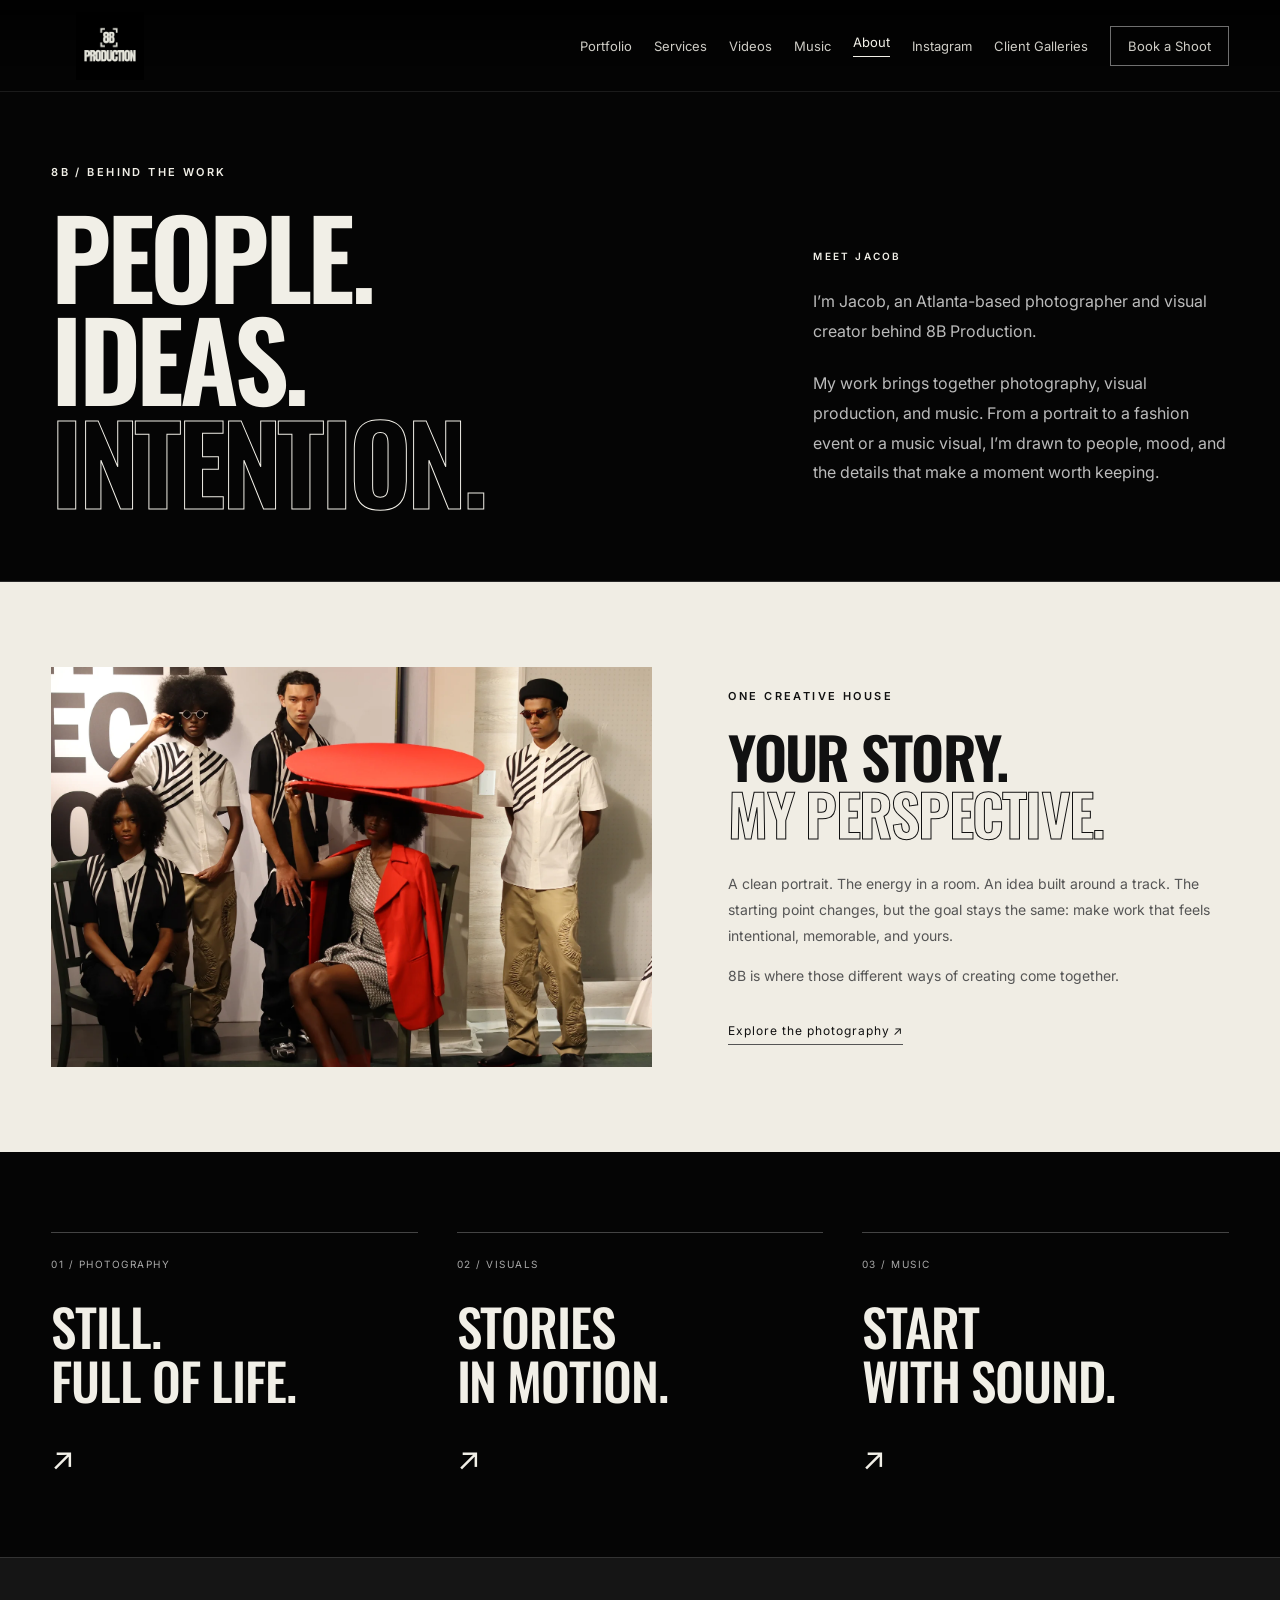
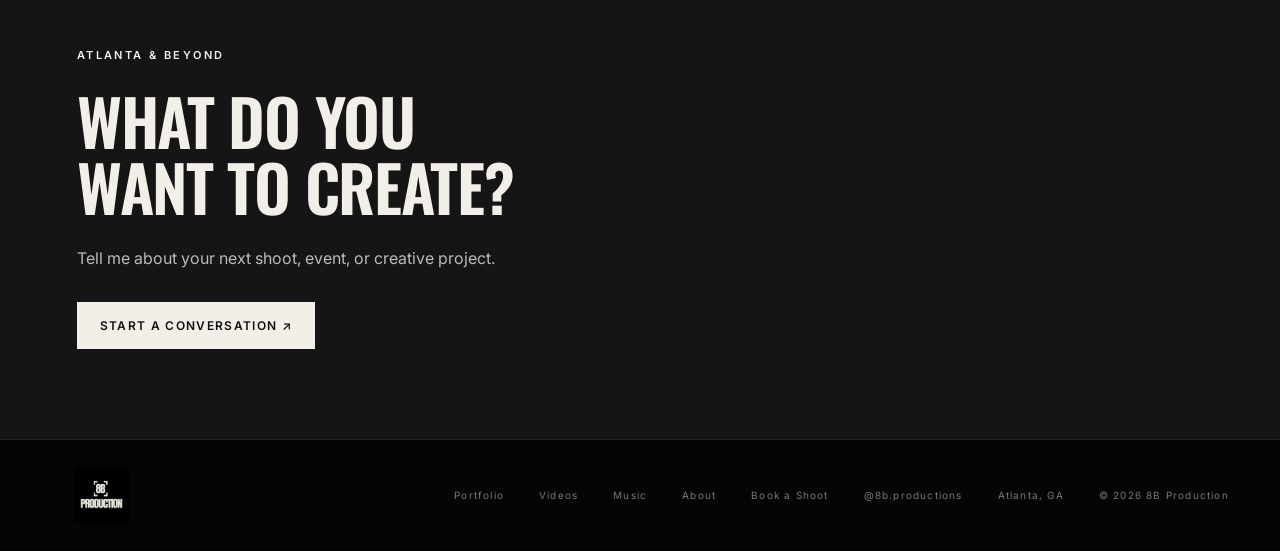
==== about.html @ bc0db181 "Add dedicated Music, Videos, About and booking pages" ====
<!DOCTYPE html>
<html lang="en">
<head>
  <meta charset="UTF-8">
  <meta name="viewport" content="width=device-width,initial-scale=1">
  <title>About — 8B Production</title>
  <meta name="description" content="Meet Jacob, the Atlanta-based photographer and visual creator behind 8B Production.">
  <link rel="canonical" href="https://8bproduction.com/about.html">
  <meta property="og:title" content="About — 8B Production">
  <meta property="og:description" content="Meet Jacob, the Atlanta-based photographer and visual creator behind 8B Production.">
  <meta property="og:image" content="https://8bproduction.com/assets/images/8b-logo.jpg">
  <meta property="og:type" content="website">
  <link rel="preconnect" href="https://fonts.googleapis.com">
  <link rel="preconnect" href="https://fonts.gstatic.com" crossorigin>
  <link href="https://fonts.googleapis.com/css2?family=Inter:wght@400;500;600&amp;family=Oswald:wght@500;600;700&amp;display=swap" rel="stylesheet">
  <link rel="stylesheet" href="assets/css/style.css">
  <link rel="stylesheet" href="assets/css/pages.css">
</head>
<body class="detail-page">
  <a class="site-skip" href="#main">Skip to content</a>
  <header class="site-header" id="top">
    <a class="brand" href="index.html" aria-label="8B Production home"><img src="assets/images/8b-logo.jpg" alt="8B Production logo" width="118" height="68"></a>
    <button class="menu-toggle" aria-label="Open menu" aria-expanded="false"><span></span><span></span></button>
    <nav class="nav" aria-label="Main navigation">
      <a href="portfolio.html">Portfolio</a>
      <a href="services.html">Services</a>
      <a href="videos.html">Videos</a>
      <a href="music.html">Music</a>
      <a href="about.html" aria-current="page">About</a>
      <a href="https://www.instagram.com/8b.productions/" target="_blank" rel="noopener">Instagram</a>
      <a href="client-galleries.html">Client Galleries</a>
      <a href="contact.html" class="nav-cta">Book a Shoot</a>
    </nav>
  </header>
  <main id="main">

    <section class="screen-intro about-intro">
      <p class="eyebrow">8B / BEHIND THE WORK</p>
      <div class="screen-intro-line"><h1>PEOPLE.<br>IDEAS.<br><span>INTENTION.</span></h1><div class="about-opening"><p class="eyebrow">MEET JACOB</p><p>I’m Jacob, an Atlanta-based photographer and visual creator behind 8B Production.</p><p>My work brings together photography, visual production, and music. From a portrait to a fashion event or a music visual, I’m drawn to people, mood, and the details that make a moment worth keeping.</p></div></div>
    </section>
    <section class="about-story" aria-labelledby="story-title">
      <div class="about-story-photo"><img src="assets/images/selected/8b-4980-1600.webp" alt="A fashion presentation photographed by 8B Production" width="1600" height="1067" loading="lazy" decoding="async"></div>
      <div class="about-story-copy"><p class="eyebrow">ONE CREATIVE HOUSE</p><h2 id="story-title">YOUR STORY.<br><span>MY PERSPECTIVE.</span></h2><p>A clean portrait. The energy in a room. An idea built around a track. The starting point changes, but the goal stays the same: make work that feels intentional, memorable, and yours.</p><p>8B is where those different ways of creating come together.</p><a class="text-link" href="portfolio.html">Explore the photography ↗</a></div>
    </section>
    <section class="creative-directions" aria-label="Explore 8B Production"><a href="portfolio.html"><span>01 / PHOTOGRAPHY</span><h2>STILL.<br>FULL OF LIFE.</h2><span aria-hidden="true">↗</span></a><a href="videos.html"><span>02 / VISUALS</span><h2>STORIES<br>IN MOTION.</h2><span aria-hidden="true">↗</span></a><a href="music.html"><span>03 / MUSIC</span><h2>START<br>WITH SOUND.</h2><span aria-hidden="true">↗</span></a></section>
    <section class="page-cta"><p class="eyebrow">ATLANTA & BEYOND</p><h2>WHAT DO YOU<br>WANT TO CREATE?</h2><p>Tell me about your next shoot, event, or creative project.</p><a class="btn btn-light" href="contact.html">Start a conversation ↗</a></section>

  </main>
  <footer>
    <a class="brand footer-brand" href="index.html" aria-label="8B Production home"><img src="assets/images/8b-logo.jpg" alt="8B Production logo" width="100" height="55"></a>
    <div class="footer-meta"><a href="portfolio.html">Portfolio</a><a href="videos.html">Videos</a><a href="music.html">Music</a><a href="about.html">About</a><a href="contact.html">Book a Shoot</a><a href="https://www.instagram.com/8b.productions/" target="_blank" rel="noopener">@8b.productions</a><span>Atlanta, GA</span><span>© <span id="year"></span> 8B Production</span></div>
  </footer>
  <script src="assets/js/main.js"></script>
</body>
</html>
---- assets/css/style.css ----
*{box-sizing:border-box}html{scroll-behavior:smooth}body{margin:0;background:#050505;color:#f1efe7;font-family:Inter,Arial,sans-serif;overflow-x:hidden}a{color:inherit;text-decoration:none}img{display:block;width:100%;height:100%;object-fit:cover}.site-header{position:fixed;z-index:100;top:0;left:0;width:100%;height:92px;display:flex;align-items:center;justify-content:space-between;padding:0 4vw;border-bottom:1px solid rgba(255,255,255,.1);background:linear-gradient(to bottom,rgba(0,0,0,.72),transparent);transition:.3s}.site-header.scrolled{height:72px;background:rgba(5,5,5,.94);backdrop-filter:blur(12px)}.brand{display:block;width:118px;height:68px;overflow:hidden}.brand img{object-fit:contain}.nav{display:flex;align-items:center;gap:28px;font-size:13px}.nav a{opacity:.86}.nav a:hover{opacity:1}.nav-cta{padding:11px 17px;border:1px solid rgba(255,255,255,.5)}.menu-toggle{display:none;background:none;border:0;width:44px;height:44px;padding:12px}.menu-toggle span{display:block;height:1px;background:white;margin:7px 0}.hero{height:100svh;min-height:720px;position:relative;display:flex;align-items:flex-end;padding:0 4vw 7vh;overflow:hidden}.hero-media{position:absolute;inset:0;background:url("../images/portfolio-01.jpg") 65% 32%/cover no-repeat;transform:scale(1.02)}.hero-overlay{position:absolute;inset:0;background:linear-gradient(90deg,rgba(0,0,0,.82) 0%,rgba(0,0,0,.48) 42%,rgba(0,0,0,.17) 72%,rgba(0,0,0,.28) 100%),linear-gradient(to top,rgba(0,0,0,.7),transparent 55%)}.hero-copy{position:relative;z-index:2;max-width:900px}.eyebrow{font-size:11px;font-weight:600;letter-spacing:.22em;margin:0 0 25px}.hero h1,.section h2,.feature-copy h2,.music-heading h2,.about-copy h2,.contact-section h2{font-family:Oswald,Impact,sans-serif;text-transform:uppercase}.hero h1{font-size:clamp(58px,9vw,140px);line-height:.78;letter-spacing:-.045em;margin:0;font-weight:600}.hero h1 span{color:transparent;-webkit-text-stroke:1.5px rgba(255,255,255,.8)}.hero-actions{display:flex;align-items:center;gap:28px;margin-top:38px}.btn{display:inline-flex;justify-content:center;align-items:center;padding:16px 23px;font-size:12px;font-weight:600;letter-spacing:.11em;text-transform:uppercase;transition:.2s}.btn-light{background:#f1efe7;color:#111}.btn-light:hover{background:white;transform:translateY(-2px)}.btn-dark{background:#111;color:white}.text-link{font-size:12px;letter-spacing:.08em;border-bottom:1px solid rgba(255,255,255,.5);padding-bottom:6px}.hero-tagline{position:absolute;z-index:2;right:4vw;bottom:7vh;max-width:190px;text-align:right;font-size:12px;line-height:1.5;opacity:.82}.scroll-cue{position:absolute;right:4vw;top:50%;z-index:2;font-size:9px;letter-spacing:.2em;writing-mode:vertical-rl;opacity:.7}.section{padding:110px 4vw}.section-label{font-size:10px;letter-spacing:.22em;opacity:.52;margin-bottom:70px}.intro{display:grid;grid-template-columns:1fr 3fr}.intro-copy p{font-family:Oswald,Impact,sans-serif;text-transform:uppercase;font-size:clamp(30px,4.6vw,68px);line-height:1.04;letter-spacing:-.025em;max-width:1150px;margin:0}.gallery{display:grid;grid-template-columns:1fr 1fr;gap:2px;background:#191919}.gallery-card{height:72vh;min-height:520px;position:relative;overflow:hidden}.gallery-card-large{height:90vh}.gallery-card-wide{grid-column:1/-1;height:84vh}.gallery-card img{transition:transform .8s cubic-bezier(.2,.7,.2,1)}.gallery-card:hover img{transform:scale(1.025)}.gallery-caption{position:absolute;left:0;right:0;bottom:0;padding:22px 25px;display:flex;justify-content:space-between;background:linear-gradient(transparent,rgba(0,0,0,.78));font-size:11px;letter-spacing:.14em;text-transform:uppercase}.services{background:#f0ede4;color:#101010}.services-list{border-top:1px solid #bebbb4}.service-row{display:grid;grid-template-columns:70px 1.2fr 1fr 40px;gap:25px;align-items:center;padding:38px 0;border-bottom:1px solid #bebbb4}.service-number{font-size:10px;opacity:.5}.service-row h2{font-size:clamp(32px,4.2vw,56px);letter-spacing:-.025em;margin:0}.service-row p{font-size:14px;line-height:1.75;color:#555;max-width:520px}.service-arrow{font-size:26px;text-align:right}.feature{display:grid;grid-template-columns:1.2fr .8fr;background:#f0ede4;color:#111}.feature-image{min-height:780px}.feature-image img{object-position:center 20%}.feature-copy{display:flex;flex-direction:column;justify-content:center;padding:8vw}.eyebrow.dark{color:#777}.feature-copy h2{font-size:clamp(46px,5.4vw,80px);letter-spacing:-.03em;line-height:.92;margin:0 0 28px}.feature-copy>p:not(.eyebrow){line-height:1.8;color:#555;margin:0 0 35px}.feature-copy .btn{align-self:flex-start}.music-heading{display:grid;grid-template-columns:2fr 1fr;gap:40px;align-items:end;margin-bottom:65px}.music-heading h2{font-size:clamp(48px,6vw,90px);line-height:.9;letter-spacing:-.03em;margin:0}.music-heading p{color:#aaa;line-height:1.7}.artist-grid{display:grid;grid-template-columns:1fr 1fr;gap:20px}.artist-placeholder{height:560px;background:#0d0d0d;border:1px solid #202020;display:grid;place-items:center;overflow:hidden;position:relative}.artist-placeholder:after{content:"";position:absolute;width:70%;height:70%;border:1px solid #242424;transform:rotate(8deg)}.artist-placeholder span{font-family:Oswald,Impact,sans-serif;font-size:clamp(70px,10vw,150px);letter-spacing:-.05em;color:#191919}.artist-meta{display:flex;justify-content:space-between;align-items:baseline;padding-top:17px}.artist-meta h3{font-family:Oswald,Impact,sans-serif;font-size:30px;margin:0}.artist-meta p{font-size:10px;letter-spacing:.1em;color:#888}.about-section{position:relative;min-height:760px;padding:120px 4vw;display:grid;grid-template-columns:1fr 1fr;align-items:center;overflow:hidden}.about-logo{position:absolute;left:-7vw;bottom:-8vw;width:58vw;height:58vw;opacity:.11;filter:grayscale(100%)}.about-logo img{object-fit:contain}.about-copy{grid-column:2;position:relative;z-index:1}.about-copy h2{font-size:clamp(44px,5.8vw,84px);letter-spacing:-.03em;line-height:.94;margin:0 0 35px}.about-copy>p:last-child{font-size:16px;color:#aaa;line-height:1.8;max-width:660px}.contact-section{padding:130px 4vw;background:#0a0a0a;border-top:1px solid #272727}.contact-section h2{font-size:clamp(66px,11vw,170px);line-height:.78;letter-spacing:-.045em;margin:0 0 45px}.contact-section h2 span{color:transparent;-webkit-text-stroke:1.5px #eee}.contact-note{color:#aaa}.contact-button{margin-top:22px}.setup-note{font-size:10px;color:#555;margin-top:20px}footer{padding:28px 4vw;display:flex;align-items:center;justify-content:space-between;border-top:1px solid #202020}.footer-brand{height:55px;width:100px}.footer-meta{display:flex;gap:35px;font-size:10px;letter-spacing:.12em;color:#777}.reveal{opacity:0;transform:translateY(28px);transition:opacity .7s ease,transform .7s ease}.reveal.visible{opacity:1;transform:none}@media(max-width:800px){.site-header{height:72px}.brand{width:90px;height:55px}.nav{position:fixed;inset:72px 0 auto 0;background:#050505;padding:30px 5vw 40px;display:none;flex-direction:column;align-items:flex-start;border-bottom:1px solid #222}.nav.open{display:flex}.menu-toggle{display:block}.hero{min-height:650px;padding:0 5vw 7vh}.hero-media{background-position:60% 28%}.hero h1{font-size:clamp(54px,17vw,100px);line-height:.82}.hero-tagline,.scroll-cue{display:none}.hero-actions{align-items:flex-start;flex-direction:column;gap:18px}.intro{grid-template-columns:1fr}.section{padding:80px 5vw}.section-label{margin-bottom:45px}.gallery{grid-template-columns:1fr}.gallery-card,.gallery-card-large,.gallery-card-wide{grid-column:auto;height:72vh;min-height:480px}.service-row{grid-template-columns:42px 1fr 25px}.service-row p{grid-column:2/-1;margin-top:-10px}.feature{grid-template-columns:1fr}.feature-image{min-height:620px}.feature-copy{padding:80px 5vw}.music-heading{grid-template-columns:1fr}.artist-grid{grid-template-columns:1fr}.artist-placeholder{height:440px}.about-section{grid-template-columns:1fr;padding:100px 5vw}.about-copy{grid-column:1}.about-logo{width:110vw;height:110vw;left:-28vw;bottom:-12vw}.contact-section{padding:100px 5vw}footer{align-items:flex-start;gap:30px}.footer-meta{flex-direction:column;gap:10px;text-align:right}}

.artist-image{height:560px;overflow:hidden;background:#0d0d0d;border:1px solid #202020}
.artist-image img{width:100%;height:100%;object-fit:cover;transition:transform .6s ease,filter .4s ease;filter:saturate(.9)}
.artist-card:hover .artist-image img{transform:scale(1.025);filter:saturate(1.05)}
.artist-card:first-child .artist-image img{object-position:center 18%}
.artist-card:nth-child(2) .artist-image img{object-position:center 8%}
@media(max-width:800px){.artist-image{height:500px}}


.contact-heading{display:grid;grid-template-columns:1.7fr .7fr;gap:7vw;align-items:end;margin-bottom:75px}
.contact-side{padding-bottom:12px}
.contact-side p{color:#aaa;line-height:1.75;margin:0 0 24px;max-width:440px}
.social-link{display:inline-block;font-size:13px;letter-spacing:.08em;border-bottom:1px solid #555;padding-bottom:5px}
.booking-form{border-top:1px solid #292929;padding-top:45px}
.form-grid{display:grid;grid-template-columns:1fr 1fr;column-gap:42px;row-gap:35px}
.booking-form label{display:flex;flex-direction:column;gap:12px}
.booking-form label>span{font-size:10px;text-transform:uppercase;letter-spacing:.16em;color:#8f8f8f}
.booking-form input,.booking-form select,.booking-form textarea{width:100%;border:0;border-bottom:1px solid #393939;background:transparent;color:#f1efe7;font:inherit;font-size:15px;padding:11px 0 14px;outline:none;border-radius:0}
.booking-form select{appearance:auto}
.booking-form option{background:#111;color:#f1efe7}
.booking-form textarea{resize:vertical;min-height:150px;line-height:1.6}
.booking-form input:focus,.booking-form select:focus,.booking-form textarea:focus{border-bottom-color:#f1efe7}
.booking-form input::placeholder,.booking-form textarea::placeholder{color:#555}
.form-full{grid-column:1/-1}
.form-bottom{display:flex;justify-content:space-between;align-items:center;gap:30px;margin-top:42px}
.form-bottom p{font-size:12px;color:#777}
.form-bottom p a{color:#ccc;border-bottom:1px solid #555}
.footer-meta a:hover{color:#ddd}
@media(max-width:800px){
  .contact-heading{grid-template-columns:1fr;gap:25px;margin-bottom:55px}
  .form-grid{grid-template-columns:1fr;row-gap:28px}
  .form-full{grid-column:auto}
  .form-bottom{align-items:flex-start;flex-direction:column}
}


/* v5 crop adjustments */
.hero-media{background-position:center 22%}
.gallery-card-large img{object-position:center 16%}
.gallery-card:nth-child(2) img{object-position:center 22%}
.gallery-card:nth-child(3) img{object-position:center 16%}
.gallery-card:nth-child(4) img{object-position:center 18%}
.gallery-card:nth-child(5) img{object-position:center 20%}
.gallery-card-wide img{object-position:center 34%}
.feature-image img{object-position:center 20%}

/* Portfolio and services pages */
:focus-visible{outline:2px solid currentColor;outline-offset:5px}section[id]{scroll-margin-top:90px}.nav a[aria-current=page]{opacity:1;border-bottom:1px solid #f1efe7;padding-bottom:6px}.page-intro{padding:175px 6vw 75px;border-bottom:1px solid #292929}.page-intro h1{font:600 clamp(58px,9vw,130px)/.94 Oswald,Impact,sans-serif;letter-spacing:-.04em;margin:0 0 35px}.page-intro h1 span{color:transparent;-webkit-text-stroke:1px #f1efe7}.page-description{max-width:650px;color:#bcbab4;line-height:1.8;font-size:16px;margin:0 0 30px}.portfolio-section{padding:40px 4vw 90px}.portfolio-toolbar{display:flex;gap:24px;align-items:center;justify-content:space-between;margin-bottom:38px}.filters{display:flex;gap:10px;flex-wrap:wrap}.filters[hidden]{display:none}.filters button{border:1px solid #555;background:transparent;color:#f1efe7;font:500 12px Inter,Arial,sans-serif;padding:12px 16px;cursor:pointer}.filters button[aria-pressed=true]{background:#f1efe7;color:#111;border-color:#f1efe7}#photo-count{color:#aaa;font-size:12px;white-space:nowrap}.portfolio-grid{display:grid;grid-template-columns:repeat(3,minmax(0,1fr));gap:35px 22px;align-items:start}.portfolio-item{margin:0;min-width:0}.portfolio-item[hidden]{display:none}.photo-link{display:block;background:#171717;cursor:zoom-in}.portfolio-item img{width:100%;height:auto;object-fit:contain}.portfolio-item figcaption{font-size:11px;line-height:1.6;color:#bcbab4;padding-top:12px}.page-cta{padding:90px 6vw;background:#151515;border-top:1px solid #333}.page-cta h2,.process-section h2,.faq-section h2{font:600 clamp(38px,5vw,74px)/1.04 Oswald,Impact,sans-serif;margin:0 0 25px;letter-spacing:-.02em}.page-cta p:not(.eyebrow){color:#bbb;margin-bottom:30px;line-height:1.7}.lightbox{position:fixed;inset:0;max-width:96vw;max-height:96svh;width:1100px;border:1px solid #444;padding:55px 20px 20px;background:#080808;color:#eee}.lightbox::backdrop{background:rgba(0,0,0,.92)}.lightbox img{width:100%;height:76svh;object-fit:contain}.lightbox p{text-align:center;font-size:12px}.lightbox-close{position:absolute;top:12px;right:18px;background:none;color:#eee;border:1px solid #777;padding:8px 16px;cursor:pointer}.gallery-more{padding:42px 4vw 70px}.services-more{background:#f0ede4;padding:0 4vw 70px}.service-details{background:#f0ede4;color:#111;padding:50px 6vw}.service-detail{display:grid;grid-template-columns:1fr 1fr;gap:7vw;align-items:center;padding:45px 0;border-bottom:1px solid #bab7b0}.service-detail:last-child{border-bottom:0}.service-detail>img{max-height:580px;width:100%;height:auto;object-fit:contain}.service-detail h2{font:600 clamp(36px,4vw,62px)/1 Oswald,Impact,sans-serif;text-transform:uppercase;margin:0 0 25px}.service-detail h3{font-size:18px;font-weight:500;line-height:1.6}.service-detail p:not(.eyebrow){line-height:1.8;color:#555;margin-bottom:30px}.service-detail .text-link{border-color:#555}.process-section,.faq-section{padding:90px 6vw}.process-grid{display:grid;grid-template-columns:repeat(3,minmax(0,1fr));gap:50px;padding-left:20px}.process-grid li{padding-left:8px}.process-grid h3{font-size:19px;font-weight:500}.process-grid p{font-size:14px;line-height:1.8;color:#bbb}.faq-section{border-top:1px solid #333;max-width:1100px}.faq-section details{border-bottom:1px solid #444;padding:24px 0}.faq-section summary{cursor:pointer;font-size:17px;line-height:1.5}.faq-section details p{color:#bbb;line-height:1.8;max-width:750px}.faq-section details a{text-decoration:underline}.reveal{opacity:1;transform:none}.footer-meta{flex-wrap:wrap}.menu-toggle{cursor:pointer}
@media(max-width:1000px){.nav{gap:18px}.portfolio-grid{grid-template-columns:repeat(2,minmax(0,1fr))}.footer-meta{gap:20px}}@media(max-width:600px){.page-intro{padding:135px 5vw 45px}.page-intro h1{font-size:clamp(48px,12vw,72px)}.portfolio-toolbar{display:block}.portfolio-grid{grid-template-columns:1fr;gap:30px}.portfolio-section{padding:30px 5vw 60px}.filters{gap:8px}.filters button{font-size:11px;padding:12px}.service-detail{grid-template-columns:1fr;gap:30px}.service-details{padding:20px 5vw}.process-grid{grid-template-columns:1fr;gap:15px}.page-cta,.process-section,.faq-section{padding:65px 5vw}.lightbox{padding-left:8px;padding-right:8px}.lightbox img{height:70svh}}
@media(prefers-reduced-motion:reduce){html{scroll-behavior:auto}*,*::before,*::after{transition:none!important;animation:none!important}}


/* Fit the client-gallery navigation item on tablets. */
@media(max-width:1040px){.nav{position:fixed;inset:72px 0 auto 0;background:#050505;padding:30px 5vw 40px;display:none;flex-direction:column;align-items:flex-start;border-bottom:1px solid #222}.nav.open{display:flex}.menu-toggle{display:block}.site-header{height:72px}.brand{width:90px;height:55px}}

/* Shared navigation for the dedicated Music, Videos, About and booking pages. */
.nav{gap:22px}
.nav .nav-cta[aria-current=page]{padding-bottom:11px}
.site-skip{position:fixed;top:12px;left:12px;z-index:300;padding:12px 18px;background:#f1efe7;color:#111;transform:translateY(-180%)}
.site-skip:focus{transform:none}
.footer-meta{max-width:940px;justify-content:flex-end;line-height:1.7}
@media(min-width:1041px) and (max-width:1200px){.nav{font-size:12px;gap:16px}}

/* Selected photography: preserve each photograph's framing. */
.home-refreshed .hero-media{background-image:url('../images/selected/8b-hero.webp');background-position:58% 30%}
.home-refreshed .feature-image{min-height:0;aspect-ratio:4/5;overflow:hidden}
.home-refreshed .feature-image img{object-position:center 18%}
.gallery-card:focus-visible{outline-offset:-6px}
.portfolio-grid{display:block;column-count:3;column-gap:22px}
.portfolio-item{break-inside:avoid;margin:0 0 28px}
.portfolio-item img{image-orientation:from-image}
.lightbox{padding:16px;width:1200px;max-width:96vw;max-height:96svh;overflow:auto}
.lightbox-toolbar{display:flex;align-items:center;justify-content:space-between;gap:20px;margin-bottom:12px}
.lightbox .lightbox-counter{margin:0;color:#aaa;font-size:12px;font-variant-numeric:tabular-nums}
.lightbox .lightbox-close{position:static;min-height:44px}
.lightbox-stage{display:grid;grid-template-columns:44px minmax(0,1fr) 44px;align-items:center;gap:12px;touch-action:pan-y pinch-zoom}
.lightbox-stage img{height:72svh;max-width:100%;object-fit:contain}
.lightbox-prev,.lightbox-next{display:grid;place-items:center;min-height:48px;border:1px solid #555;background:#151515;color:#f1efe7;font-size:22px;cursor:pointer}
.lightbox-prev:hover,.lightbox-next:hover{border-color:#f1efe7}
.lightbox .lightbox-caption{margin:14px 0 0;line-height:1.6;color:#bbb}
@media(max-width:1000px){.portfolio-grid{column-count:2}}
@media(max-width:800px){.home-refreshed .hero-media{background-image:url('../images/selected/8b-6098-1600.webp');background-position:center 24%}.home-refreshed .hero-overlay{background:linear-gradient(to top,rgba(0,0,0,.94),rgba(0,0,0,.5) 45%,rgba(0,0,0,.1) 78%)}.home-refreshed .feature-image{aspect-ratio:2/3;max-height:none}}
@media(max-width:600px){.portfolio-grid{column-count:1}.lightbox{padding:10px}.lightbox-stage{grid-template-columns:36px minmax(0,1fr) 36px;gap:5px}.lightbox-stage img{height:65svh}.lightbox-prev,.lightbox-next{font-size:18px;min-height:44px}}
---- assets/css/pages.css ----
.screen-intro{padding:165px 4vw 70px;border-bottom:1px solid #292929}
.screen-intro-line{display:grid;grid-template-columns:1.65fr 1fr;gap:6vw;align-items:end}
.screen-intro h1{font:600 clamp(62px,8.5vw,128px)/.94 Oswald,Impact,sans-serif;letter-spacing:-.04em;margin:0}
.screen-intro h1 span,.music-visuals h2 span,.home-film h2 span,.about-story h2 span{color:transparent;-webkit-text-stroke:1px #f1efe7}
.screen-intro-line>p{color:#bcbab4;font-size:15px;line-height:1.9;margin:0;max-width:420px}
.film-section{padding:55px 4vw 95px}
.film-kicker,.section-caption{display:flex;justify-content:space-between;align-items:center;gap:20px;font-size:10px;letter-spacing:.16em;color:#aaa}
.film-title{display:flex;justify-content:space-between;align-items:center;gap:25px;margin:25px 0 32px}
.film-title h2{font:500 clamp(30px,4.3vw,64px)/1.1 Oswald,Impact,sans-serif;letter-spacing:-.02em;margin:0}
.film-title h2 span{color:#aaa}
.film-title>span{font-size:50px}
.video-frame{position:relative;aspect-ratio:16/9;background:#101010;border:1px solid #292929;overflow:hidden;min-width:0}
.video-frame iframe{position:absolute;inset:0;width:100%;height:100%;border:0}
.film-meta{display:flex;align-items:center;justify-content:space-between;gap:20px;padding-top:20px;font-size:10px;letter-spacing:.1em;color:#aaa;line-height:1.7}
.film-meta a{color:#f1efe7;border-bottom:1px solid #555;padding-bottom:4px;min-height:24px}
.music-artists{padding:60px 4vw 100px}
.section-caption{margin-bottom:32px}
.section-caption h2{font-size:11px;letter-spacing:.18em;font-weight:500;margin:0}
.music-artists .artist-image{height:auto;aspect-ratio:1/1}
.artist-card:first-child .artist-image img{object-position:75% 35%}
.music-artists .artist-meta h3{font-size:clamp(40px,5vw,72px)}
.music-artists .artist-meta p{font-size:11px}
.music-visuals{border-top:1px solid #333;padding:85px 4vw;display:grid;grid-template-columns:1.5fr 1fr;gap:8vw;align-items:center}
.music-visuals h2,.home-film h2,.about-story h2{font:600 clamp(42px,6vw,84px)/.98 Oswald,Impact,sans-serif;letter-spacing:-.03em;margin:0 0 30px}
.music-visuals p:not(.eyebrow){color:#aaa;line-height:1.8;margin:0 0 28px}
.about-opening p:not(.eyebrow){font-size:16px;color:#bbb;line-height:1.85;margin:0 0 23px}
.about-opening .eyebrow{font-size:10px}
.about-story{display:grid;grid-template-columns:1.2fr 1fr;gap:6vw;align-items:center;background:#f0ede4;color:#111;padding:85px 4vw}
.about-story-photo img{height:auto;aspect-ratio:3/2;object-fit:contain}
.about-story-copy h2{font-size:clamp(38px,4.5vw,64px)}
.about-story-copy h2 span{-webkit-text-stroke-color:#111}
.about-story-copy p:not(.eyebrow){color:#555;font-size:14px;line-height:1.85}
.about-story-copy .text-link{display:inline-block;margin-top:20px;border-color:#555}
.creative-directions{padding:80px 4vw;display:grid;grid-template-columns:repeat(3,minmax(0,1fr));gap:3vw}
.creative-directions>a{padding-top:25px;border-top:1px solid #444;display:flex;flex-direction:column;align-items:flex-start;gap:30px}
.creative-directions>a>span:first-child{font-size:10px;letter-spacing:.15em;color:#aaa}
.creative-directions h2{font:500 clamp(30px,4vw,56px)/1.05 Oswald,Impact,sans-serif;margin:0;letter-spacing:-.02em}
.creative-directions>a>span:last-child{font-size:32px}
.creative-directions>a:hover{border-color:#f1efe7}
.booking-page{padding-top:175px}
.booking-page h1{font:600 clamp(66px,11vw,170px)/.82 Oswald,Impact,sans-serif;letter-spacing:-.045em;margin:0 0 30px}
.booking-page h1 span{color:transparent;-webkit-text-stroke:1.5px #eee}
.home-film{padding:100px 4vw;display:grid;grid-template-columns:.8fr 1.5fr;gap:6vw;align-items:center;border-bottom:1px solid #292929}
.home-film h2{font-size:clamp(48px,6vw,90px)}
.home-film-heading>p:not(.eyebrow){font-size:10px;letter-spacing:.12em;color:#aaa;margin:0 0 35px}
.home-film .video-frame{width:100%}
.section-readmore{padding-top:40px}
.about-copy .text-link{display:inline-block;margin-top:24px}
@media(max-width:1000px){.screen-intro h1{font-size:clamp(54px,8.5vw,100px)}.screen-intro-line{gap:4vw}.about-story{grid-template-columns:1fr;gap:45px}.about-story-copy{max-width:680px}.music-artists .artist-meta{display:block}.music-artists .artist-meta p{margin-top:10px}}
@media(max-width:600px){.screen-intro{padding:135px 5vw 50px}.screen-intro-line{grid-template-columns:1fr;gap:35px}.screen-intro h1{font-size:clamp(50px,12.8vw,76px)}.screen-intro-line>p{font-size:14px}.film-section{padding:35px 5vw 60px}.film-kicker{font-size:9px}.film-title{margin:22px 0}.film-title h2{font-size:32px}.film-title>span{font-size:32px}.film-meta{flex-wrap:wrap;gap:12px;font-size:9px}.film-meta a{margin-left:auto}.music-artists{padding:40px 5vw 60px}.music-artists .artist-grid{gap:45px}.section-caption>span{font-size:8px;max-width:110px;text-align:right;line-height:1.6}.music-visuals{padding:60px 5vw;grid-template-columns:1fr;gap:20px}.about-story{padding:60px 5vw}.creative-directions{padding:60px 5vw;grid-template-columns:1fr;gap:45px}.creative-directions>a{display:grid;grid-template-columns:1fr 35px;gap:20px}.creative-directions>a>span:first-child{grid-column:1/-1}.creative-directions h2{font-size:42px}.about-opening p:not(.eyebrow){font-size:15px}.booking-page{padding-top:135px}.booking-page h1{font-size:clamp(56px,13vw,78px)}.home-film{padding:70px 5vw;grid-template-columns:1fr;gap:35px}.home-film h2{font-size:64px}}
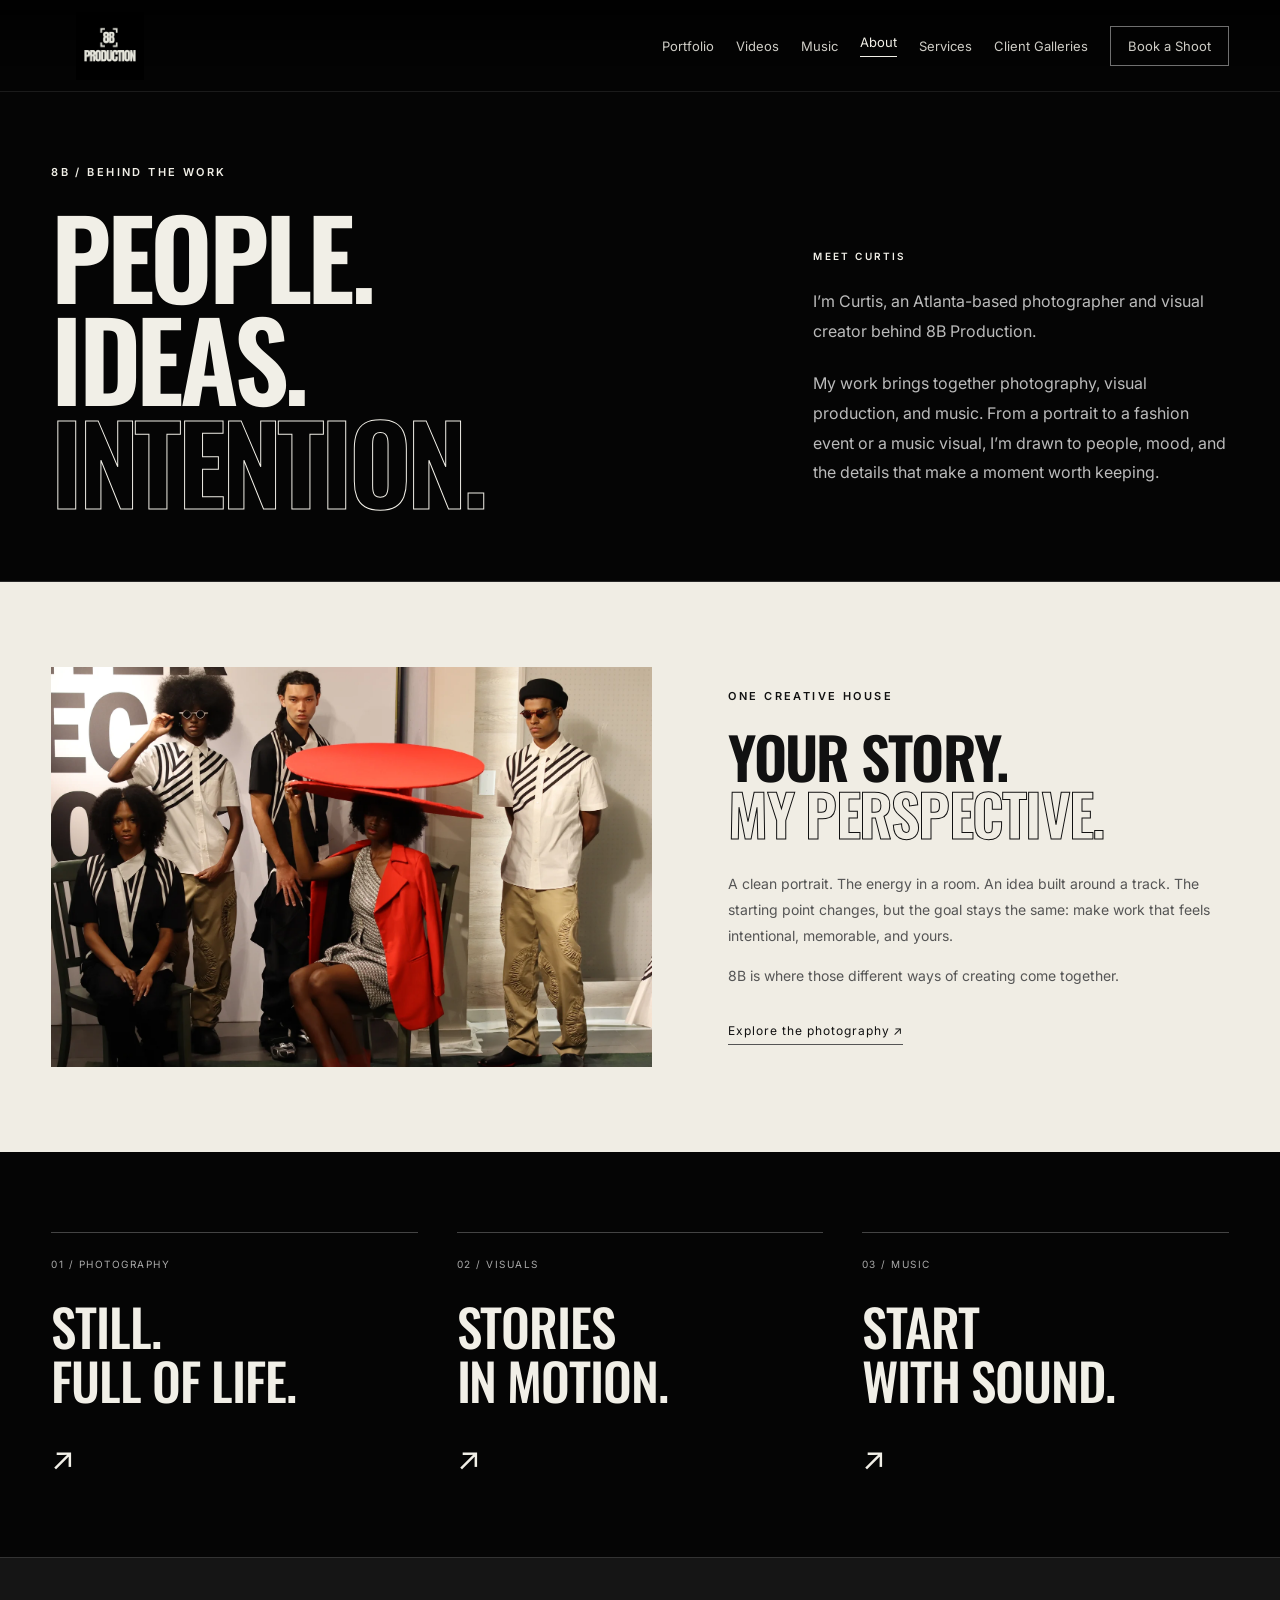
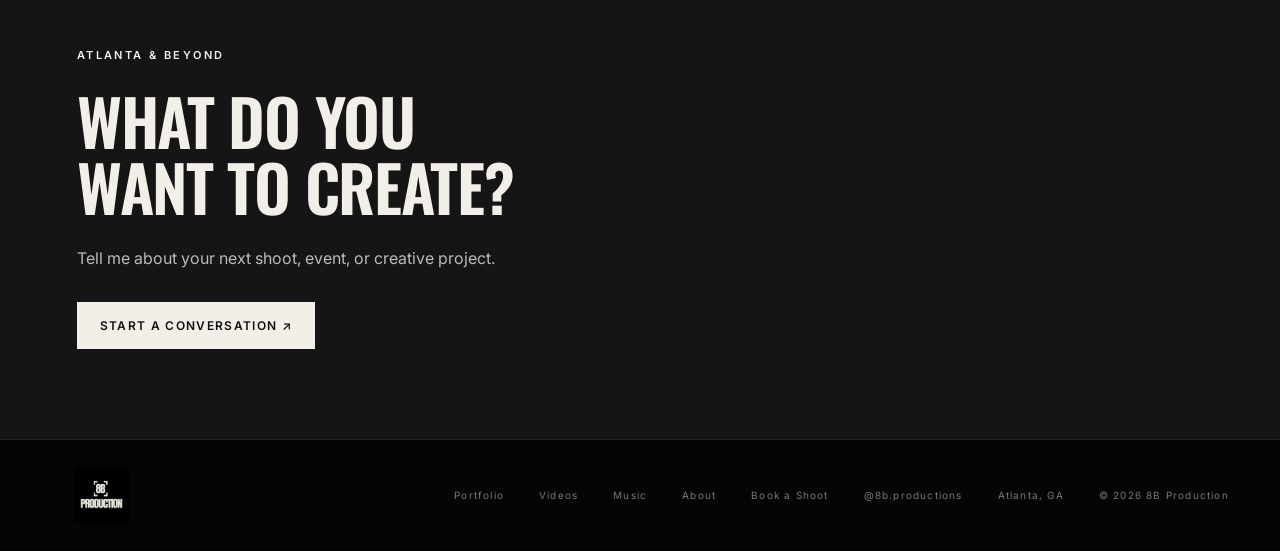
==== commit 45b9a088: "Refine primary navigation and use Curtis in public site copy" ====
--- a/about.html
+++ b/about.html
@@ -4,10 +4,10 @@
   <meta charset="UTF-8">
   <meta name="viewport" content="width=device-width,initial-scale=1">
   <title>About — 8B Production</title>
-  <meta name="description" content="Meet Jacob, the Atlanta-based photographer and visual creator behind 8B Production.">
+  <meta name="description" content="Meet Curtis, the Atlanta-based photographer and visual creator behind 8B Production.">
   <link rel="canonical" href="https://8bproduction.com/about.html">
   <meta property="og:title" content="About — 8B Production">
-  <meta property="og:description" content="Meet Jacob, the Atlanta-based photographer and visual creator behind 8B Production.">
+  <meta property="og:description" content="Meet Curtis, the Atlanta-based photographer and visual creator behind 8B Production.">
   <meta property="og:image" content="https://8bproduction.com/assets/images/8b-logo.jpg">
   <meta property="og:type" content="website">
   <link rel="preconnect" href="https://fonts.googleapis.com">
@@ -23,11 +23,10 @@
     <button class="menu-toggle" aria-label="Open menu" aria-expanded="false"><span></span><span></span></button>
     <nav class="nav" aria-label="Main navigation">
       <a href="portfolio.html">Portfolio</a>
-      <a href="services.html">Services</a>
       <a href="videos.html">Videos</a>
       <a href="music.html">Music</a>
       <a href="about.html" aria-current="page">About</a>
-      <a href="https://www.instagram.com/8b.productions/" target="_blank" rel="noopener">Instagram</a>
+      <a href="services.html">Services</a>
       <a href="client-galleries.html">Client Galleries</a>
       <a href="contact.html" class="nav-cta">Book a Shoot</a>
     </nav>
@@ -36,7 +35,7 @@
 
     <section class="screen-intro about-intro">
       <p class="eyebrow">8B / BEHIND THE WORK</p>
-      <div class="screen-intro-line"><h1>PEOPLE.<br>IDEAS.<br><span>INTENTION.</span></h1><div class="about-opening"><p class="eyebrow">MEET JACOB</p><p>I’m Jacob, an Atlanta-based photographer and visual creator behind 8B Production.</p><p>My work brings together photography, visual production, and music. From a portrait to a fashion event or a music visual, I’m drawn to people, mood, and the details that make a moment worth keeping.</p></div></div>
+      <div class="screen-intro-line"><h1>PEOPLE.<br>IDEAS.<br><span>INTENTION.</span></h1><div class="about-opening"><p class="eyebrow">MEET CURTIS</p><p>I’m Curtis, an Atlanta-based photographer and visual creator behind 8B Production.</p><p>My work brings together photography, visual production, and music. From a portrait to a fashion event or a music visual, I’m drawn to people, mood, and the details that make a moment worth keeping.</p></div></div>
     </section>
     <section class="about-story" aria-labelledby="story-title">
       <div class="about-story-photo"><img src="assets/images/selected/8b-4980-1600.webp" alt="A fashion presentation photographed by 8B Production" width="1600" height="1067" loading="lazy" decoding="async"></div>
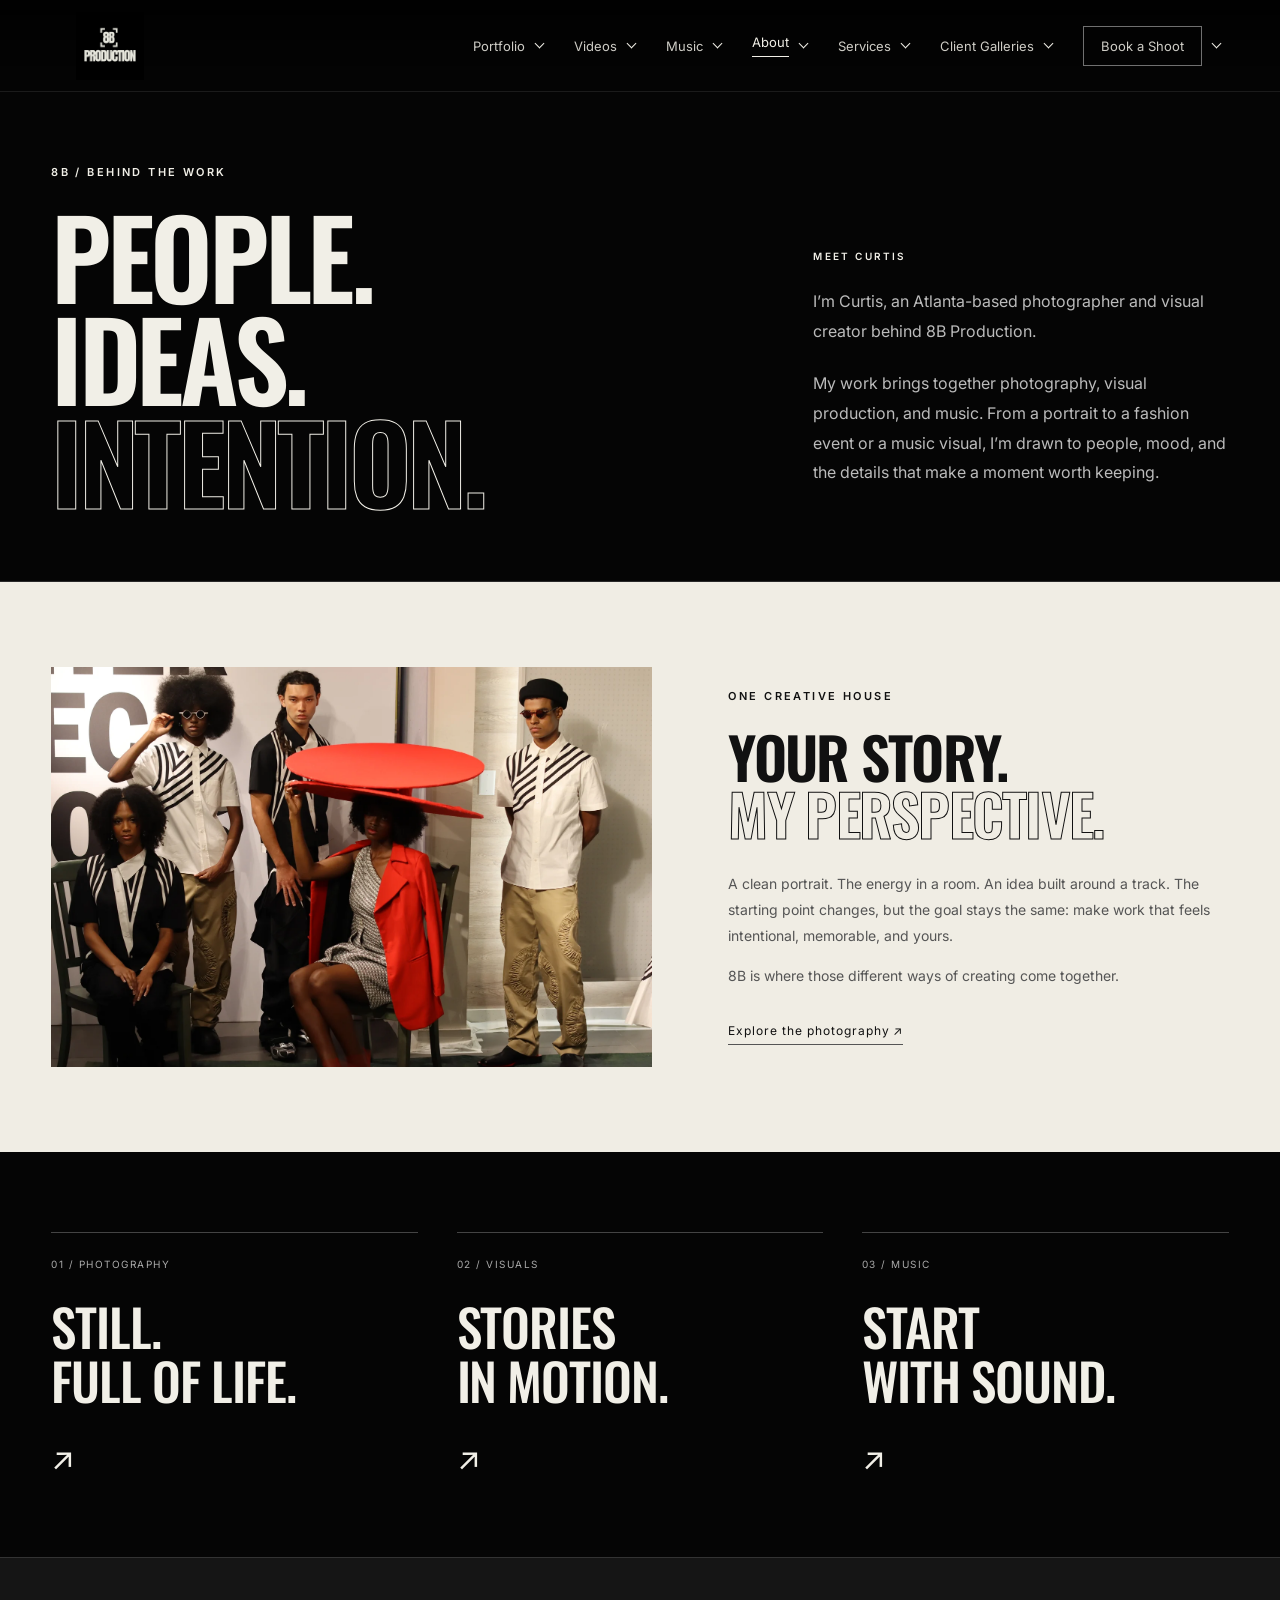
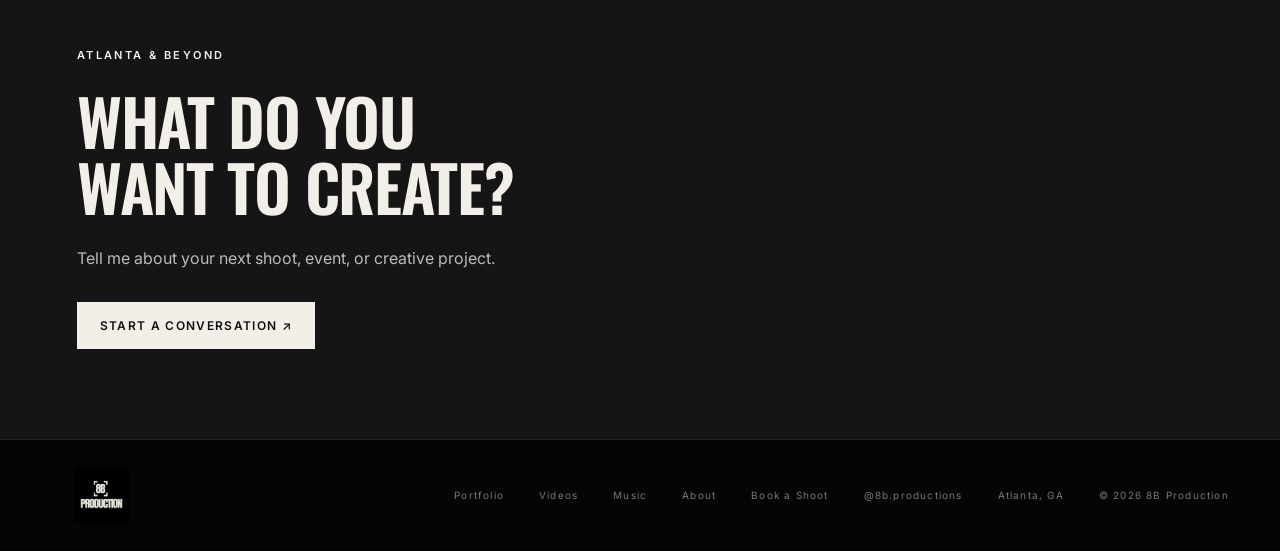
==== commit 074e031b: "Add matching dropdowns across the 8B site navigation" ====
--- a/about.html
+++ b/about.html
@@ -13,7 +13,7 @@
   <link rel="preconnect" href="https://fonts.googleapis.com">
   <link rel="preconnect" href="https://fonts.gstatic.com" crossorigin>
   <link href="https://fonts.googleapis.com/css2?family=Inter:wght@400;500;600&amp;family=Oswald:wght@500;600;700&amp;display=swap" rel="stylesheet">
-  <link rel="stylesheet" href="assets/css/style.css">
+  <link rel="stylesheet" href="assets/css/style.css?v=menus-2">
   <link rel="stylesheet" href="assets/css/pages.css">
 </head>
 <body class="detail-page">
@@ -33,15 +33,15 @@
   </header>
   <main id="main">
 
-    <section class="screen-intro about-intro">
+    <section class="screen-intro about-intro nav-destination" id="meet-curtis" tabindex="-1">
       <p class="eyebrow">8B / BEHIND THE WORK</p>
       <div class="screen-intro-line"><h1>PEOPLE.<br>IDEAS.<br><span>INTENTION.</span></h1><div class="about-opening"><p class="eyebrow">MEET CURTIS</p><p>I’m Curtis, an Atlanta-based photographer and visual creator behind 8B Production.</p><p>My work brings together photography, visual production, and music. From a portrait to a fashion event or a music visual, I’m drawn to people, mood, and the details that make a moment worth keeping.</p></div></div>
     </section>
-    <section class="about-story" aria-labelledby="story-title">
+    <section class="about-story nav-destination" id="our-story" tabindex="-1" aria-labelledby="story-title">
       <div class="about-story-photo"><img src="assets/images/selected/8b-4980-1600.webp" alt="A fashion presentation photographed by 8B Production" width="1600" height="1067" loading="lazy" decoding="async"></div>
       <div class="about-story-copy"><p class="eyebrow">ONE CREATIVE HOUSE</p><h2 id="story-title">YOUR STORY.<br><span>MY PERSPECTIVE.</span></h2><p>A clean portrait. The energy in a room. An idea built around a track. The starting point changes, but the goal stays the same: make work that feels intentional, memorable, and yours.</p><p>8B is where those different ways of creating come together.</p><a class="text-link" href="portfolio.html">Explore the photography ↗</a></div>
     </section>
-    <section class="creative-directions" aria-label="Explore 8B Production"><a href="portfolio.html"><span>01 / PHOTOGRAPHY</span><h2>STILL.<br>FULL OF LIFE.</h2><span aria-hidden="true">↗</span></a><a href="videos.html"><span>02 / VISUALS</span><h2>STORIES<br>IN MOTION.</h2><span aria-hidden="true">↗</span></a><a href="music.html"><span>03 / MUSIC</span><h2>START<br>WITH SOUND.</h2><span aria-hidden="true">↗</span></a></section>
+    <section class="creative-directions nav-destination" id="explore-8b" tabindex="-1" aria-label="Explore 8B Production"><a href="portfolio.html"><span>01 / PHOTOGRAPHY</span><h2>STILL.<br>FULL OF LIFE.</h2><span aria-hidden="true">↗</span></a><a href="videos.html"><span>02 / VISUALS</span><h2>STORIES<br>IN MOTION.</h2><span aria-hidden="true">↗</span></a><a href="music.html"><span>03 / MUSIC</span><h2>START<br>WITH SOUND.</h2><span aria-hidden="true">↗</span></a></section>
     <section class="page-cta"><p class="eyebrow">ATLANTA & BEYOND</p><h2>WHAT DO YOU<br>WANT TO CREATE?</h2><p>Tell me about your next shoot, event, or creative project.</p><a class="btn btn-light" href="contact.html">Start a conversation ↗</a></section>
 
   </main>
@@ -49,6 +49,6 @@
     <a class="brand footer-brand" href="index.html" aria-label="8B Production home"><img src="assets/images/8b-logo.jpg" alt="8B Production logo" width="100" height="55"></a>
     <div class="footer-meta"><a href="portfolio.html">Portfolio</a><a href="videos.html">Videos</a><a href="music.html">Music</a><a href="about.html">About</a><a href="contact.html">Book a Shoot</a><a href="https://www.instagram.com/8b.productions/" target="_blank" rel="noopener">@8b.productions</a><span>Atlanta, GA</span><span>© <span id="year"></span> 8B Production</span></div>
   </footer>
-  <script src="assets/js/main.js"></script>
+  <script src="assets/js/main.js?v=menus-2"></script>
 </body>
 </html>
--- a/assets/css/style.css
+++ b/assets/css/style.css
@@ -82,3 +82,66 @@
 @media(max-width:1000px){.portfolio-grid{column-count:2}}
 @media(max-width:800px){.home-refreshed .hero-media{background-image:url('../images/selected/8b-6098-1600.webp');background-position:center 24%}.home-refreshed .hero-overlay{background:linear-gradient(to top,rgba(0,0,0,.94),rgba(0,0,0,.5) 45%,rgba(0,0,0,.1) 78%)}.home-refreshed .feature-image{aspect-ratio:2/3;max-height:none}}
 @media(max-width:600px){.portfolio-grid{column-count:1}.lightbox{padding:10px}.lightbox-stage{grid-template-columns:36px minmax(0,1fr) 36px;gap:5px}.lightbox-stage img{height:65svh}.lightbox-prev,.lightbox-next{font-size:18px;min-height:44px}}
+
+/* Shared dropdowns in the main navigation. */
+.nav-destination { scroll-margin-top: 90px; }
+.nav-group { position: relative; }
+.nav-group-label { display: flex; align-items: center; white-space: nowrap; }
+.nav-disclosure {
+  display: grid;
+  place-items: center;
+  width: 25px;
+  min-height: 36px;
+  margin-left: 2px;
+  padding: 0;
+  border: 0;
+  background: transparent;
+  color: #f1efe7;
+  cursor: pointer;
+}
+.nav-disclosure::before {
+  content: "";
+  width: 6px;
+  height: 6px;
+  border-right: 1px solid currentColor;
+  border-bottom: 1px solid currentColor;
+  transform: translateY(-2px) rotate(45deg);
+}
+.nav-disclosure[aria-expanded="true"]::before { transform: translateY(2px) rotate(225deg); }
+.nav-disclosure:focus-visible, .nav-submenu a:focus-visible { outline: 2px solid #f1efe7; outline-offset: 2px; }
+.nav-submenu {
+  position: absolute;
+  top: 100%;
+  left: -12px;
+  min-width: 166px;
+  padding: 6px;
+  border: 1px solid #3d3a32;
+  background: #0b0b09;
+  box-shadow: 0 12px 24px #0007;
+}
+.nav-submenu[hidden] { display: none; }
+.nav-group:nth-last-child(-n+2) .nav-submenu { left: auto; right: 0; }
+.nav .nav-submenu a {
+  display: block;
+  padding: 11px 12px;
+  border: 0;
+  white-space: nowrap;
+}
+.nav .nav-submenu a:hover, .nav .nav-submenu a[aria-current="page"] { background: #22211b; }
+@media (max-width: 1040px) {
+  .nav { gap: 8px; max-height: calc(100dvh - 72px); overflow-y: auto; overscroll-behavior: contain; }
+  .nav > .nav-group .nav-group-label > a { display: flex; align-items: center; min-height: 44px; }
+  .nav-group { width: 100%; }
+  .nav-group-label { justify-content: space-between; }
+  .nav-disclosure { width: 44px; min-height: 44px; border: 1px solid #3d3a32; }
+  .nav-submenu {
+    position: static;
+    margin-top: 8px;
+    padding: 4px 0 4px 12px;
+    border: 0;
+    border-left: 1px solid #3d3a32;
+    background: transparent;
+    box-shadow: none;
+  }
+  .nav .nav-submenu a { min-height: 44px; padding: 13px 12px; }
+}
--- a/assets/css/pages.css
+++ b/assets/css/pages.css
@@ -48,3 +48,12 @@
 .about-copy .text-link{display:inline-block;margin-top:24px}
 @media(max-width:1000px){.screen-intro h1{font-size:clamp(54px,8.5vw,100px)}.screen-intro-line{gap:4vw}.about-story{grid-template-columns:1fr;gap:45px}.about-story-copy{max-width:680px}.music-artists .artist-meta{display:block}.music-artists .artist-meta p{margin-top:10px}}
 @media(max-width:600px){.screen-intro{padding:135px 5vw 50px}.screen-intro-line{grid-template-columns:1fr;gap:35px}.screen-intro h1{font-size:clamp(50px,12.8vw,76px)}.screen-intro-line>p{font-size:14px}.film-section{padding:35px 5vw 60px}.film-kicker{font-size:9px}.film-title{margin:22px 0}.film-title h2{font-size:32px}.film-title>span{font-size:32px}.film-meta{flex-wrap:wrap;gap:12px;font-size:9px}.film-meta a{margin-left:auto}.music-artists{padding:40px 5vw 60px}.music-artists .artist-grid{gap:45px}.section-caption>span{font-size:8px;max-width:110px;text-align:right;line-height:1.6}.music-visuals{padding:60px 5vw;grid-template-columns:1fr;gap:20px}.about-story{padding:60px 5vw}.creative-directions{padding:60px 5vw;grid-template-columns:1fr;gap:45px}.creative-directions>a{display:grid;grid-template-columns:1fr 35px;gap:20px}.creative-directions>a>span:first-child{grid-column:1/-1}.creative-directions h2{font-size:42px}.about-opening p:not(.eyebrow){font-size:15px}.booking-page{padding-top:135px}.booking-page h1{font-size:clamp(56px,13vw,78px)}.home-film{padding:70px 5vw;grid-template-columns:1fr;gap:35px}.home-film h2{font-size:64px}}
+
+.music-lead p:not(.eyebrow) {
+  max-width: 380px;
+  margin: 8px 0 22px;
+  color: #bcbab4;
+  font-size: 15px;
+  line-height: 1.7;
+}
+#music-videos, #artists { scroll-margin-top: 90px; }
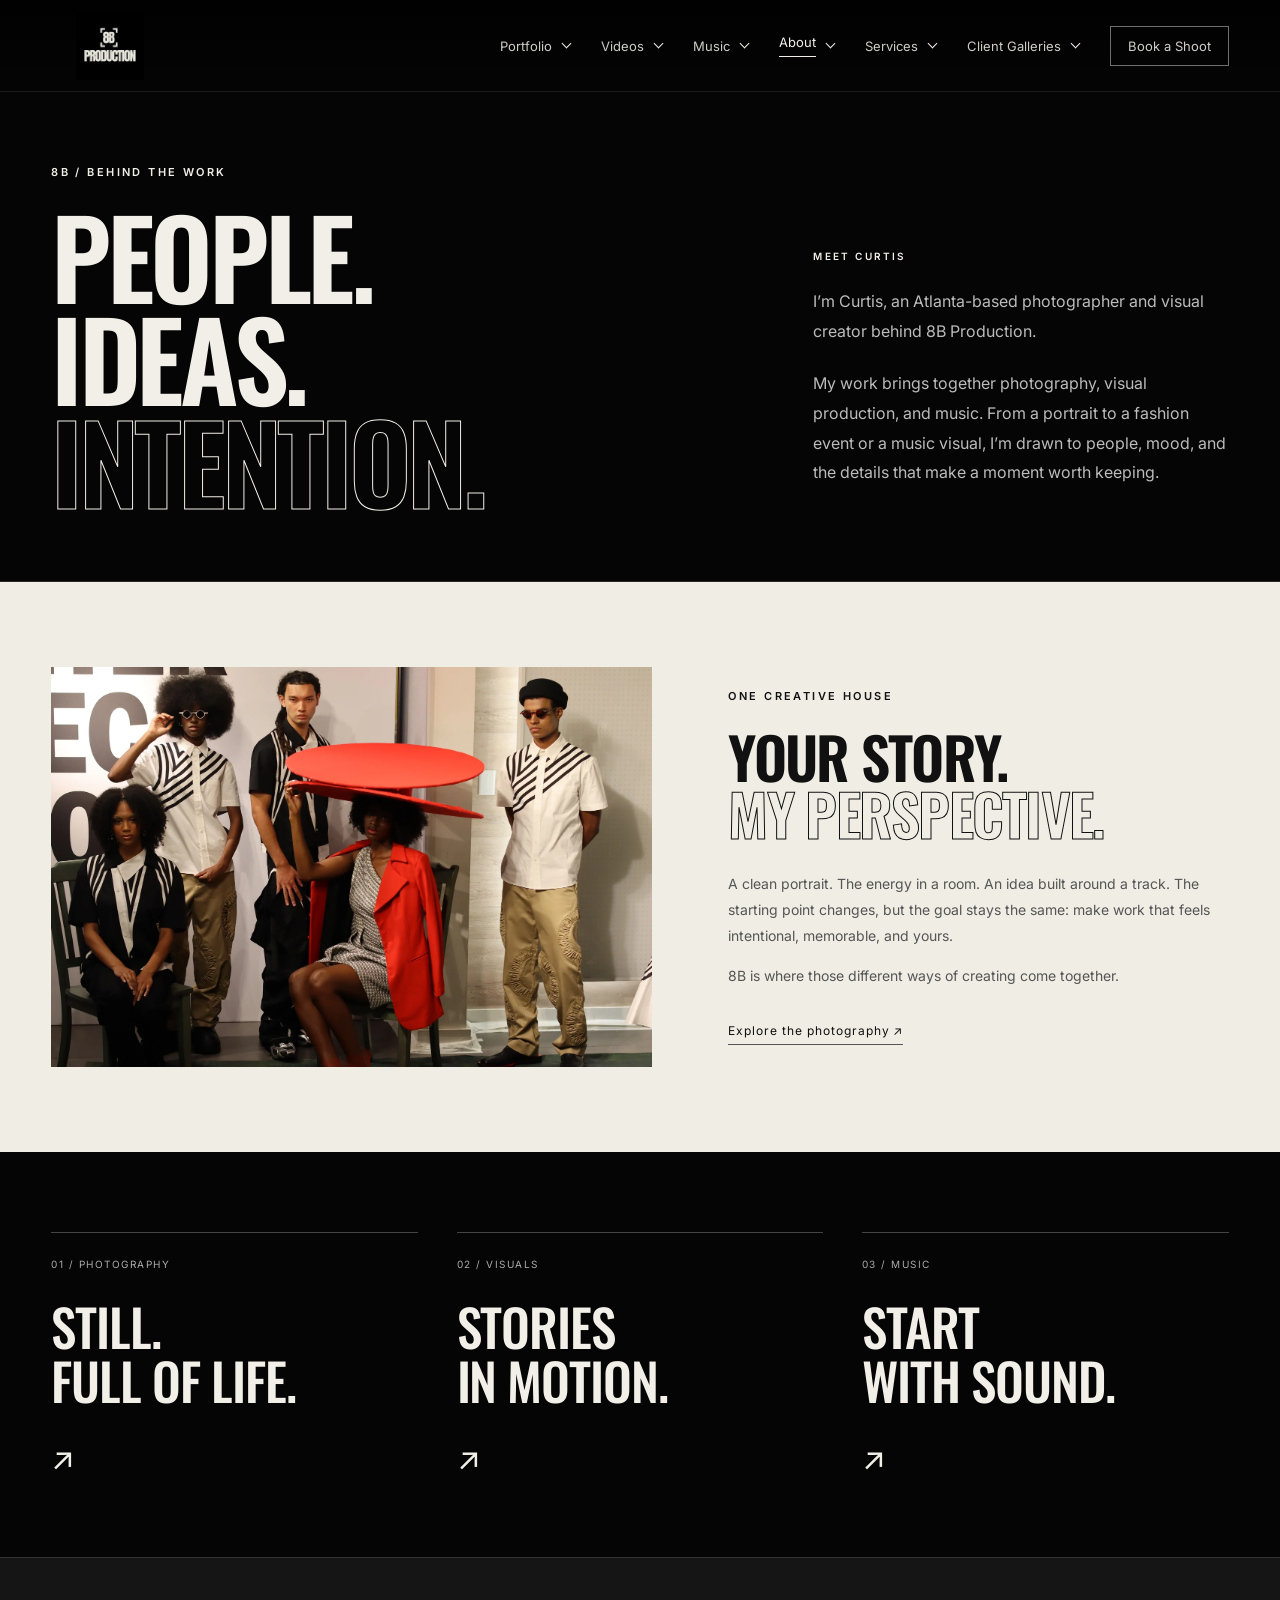
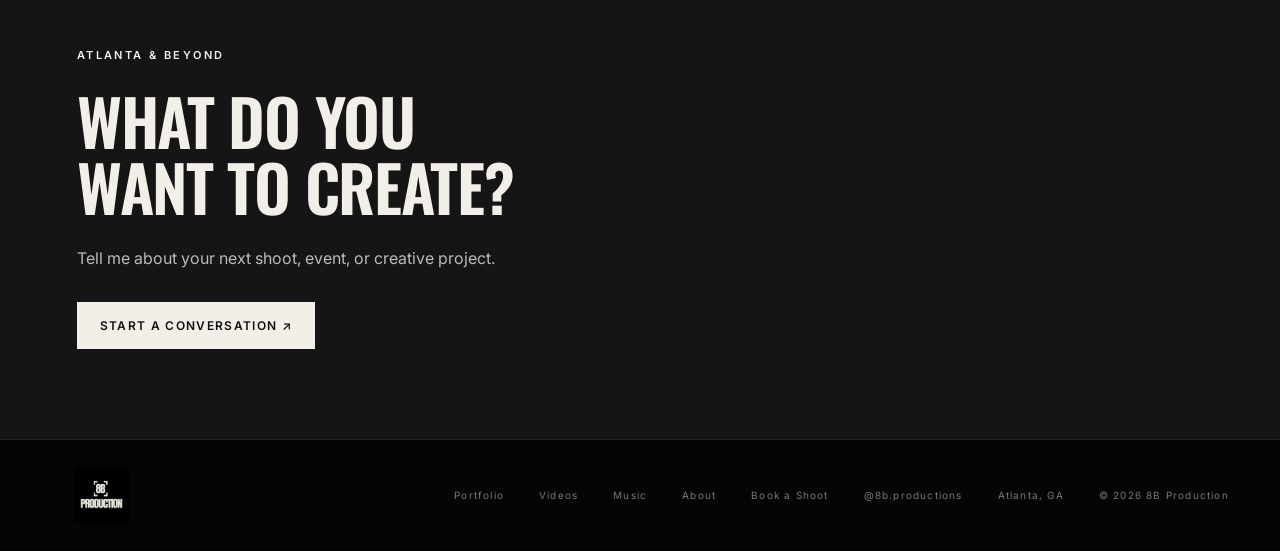
==== commit 38a8ffde: "Simplify booking navigation and add 8B favicon" ====
--- a/about.html
+++ b/about.html
@@ -4,6 +4,8 @@
   <meta charset="UTF-8">
   <meta name="viewport" content="width=device-width,initial-scale=1">
   <title>About — 8B Production</title>
+  <link rel="icon" href="/favicon.ico" sizes="16x16 32x32 48x48">
+  <link rel="icon" href="/favicon.svg" type="image/svg+xml" sizes="any">
   <meta name="description" content="Meet Curtis, the Atlanta-based photographer and visual creator behind 8B Production.">
   <link rel="canonical" href="https://8bproduction.com/about.html">
   <meta property="og:title" content="About — 8B Production">
@@ -49,6 +51,6 @@
     <a class="brand footer-brand" href="index.html" aria-label="8B Production home"><img src="assets/images/8b-logo.jpg" alt="8B Production logo" width="100" height="55"></a>
     <div class="footer-meta"><a href="portfolio.html">Portfolio</a><a href="videos.html">Videos</a><a href="music.html">Music</a><a href="about.html">About</a><a href="contact.html">Book a Shoot</a><a href="https://www.instagram.com/8b.productions/" target="_blank" rel="noopener">@8b.productions</a><span>Atlanta, GA</span><span>© <span id="year"></span> 8B Production</span></div>
   </footer>
-  <script src="assets/js/main.js?v=menus-2"></script>
+  <script src="assets/js/main.js?v=menus-3"></script>
 </body>
 </html>
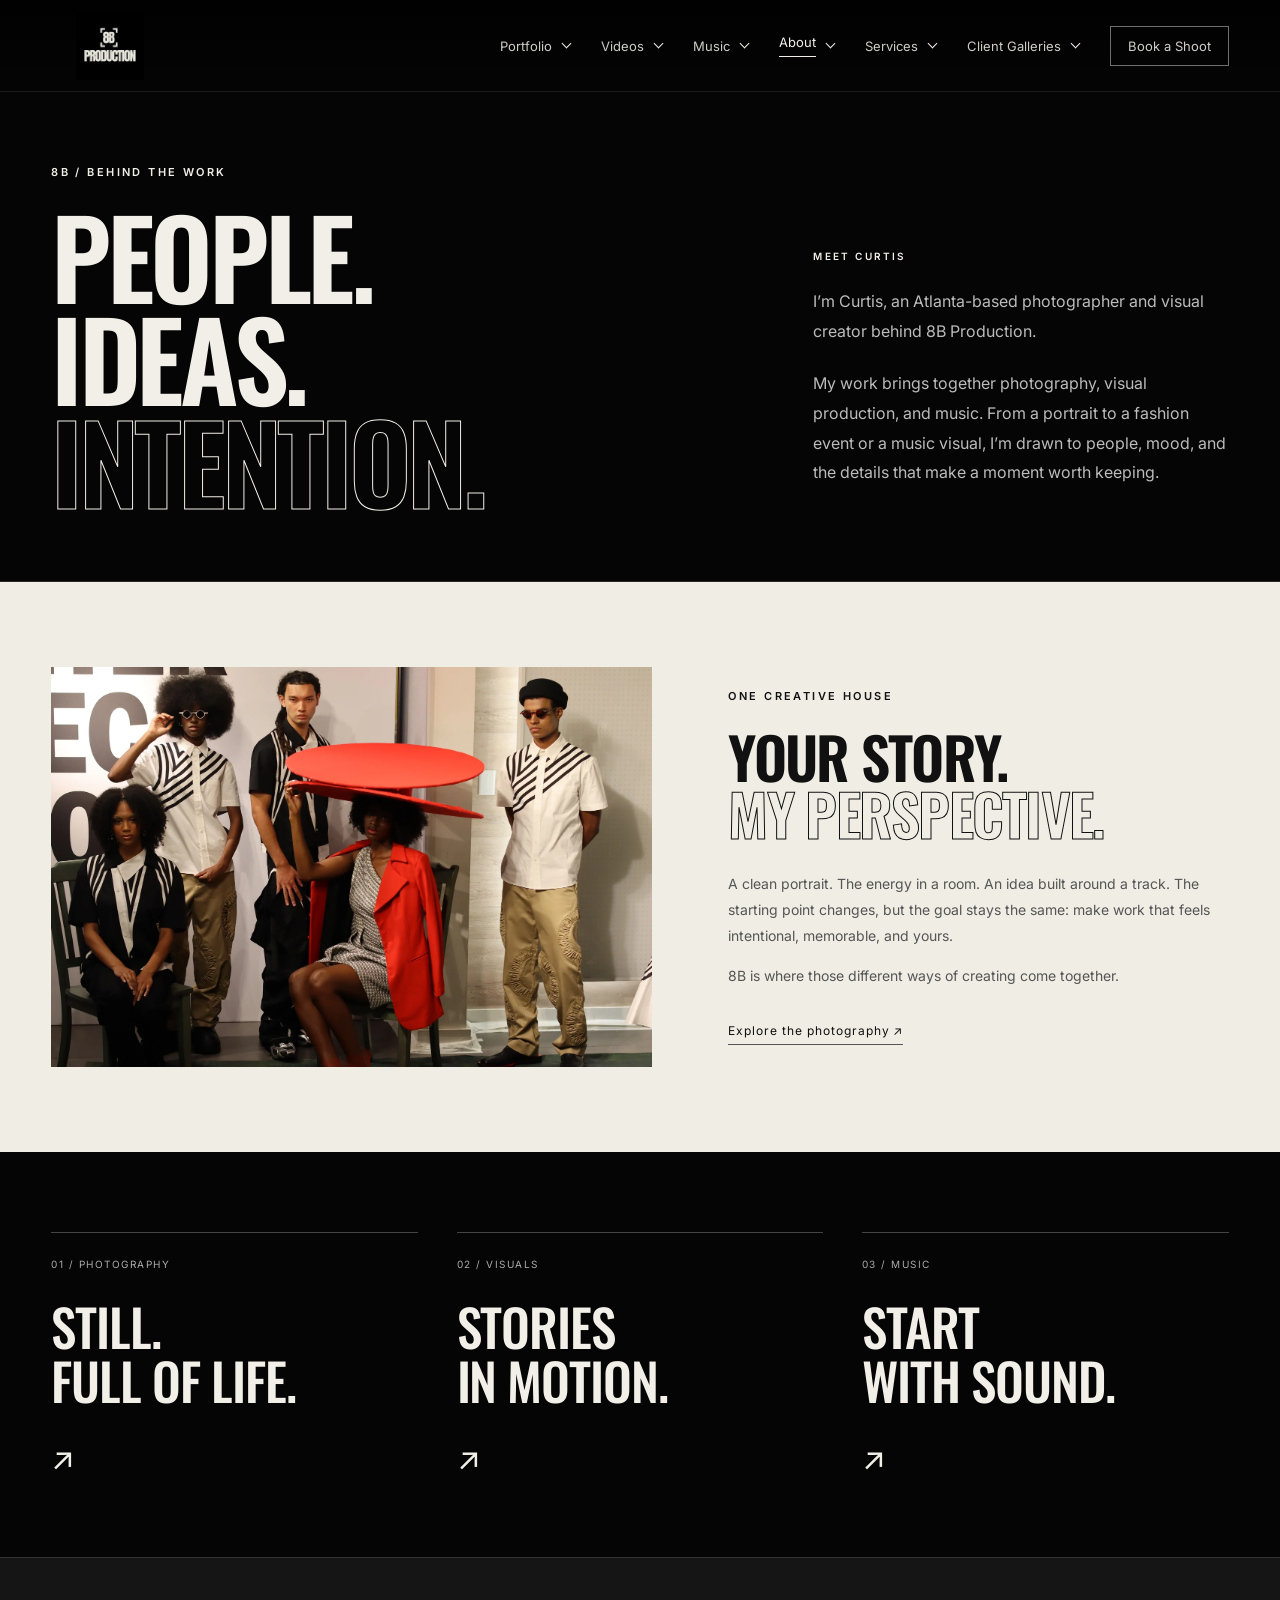
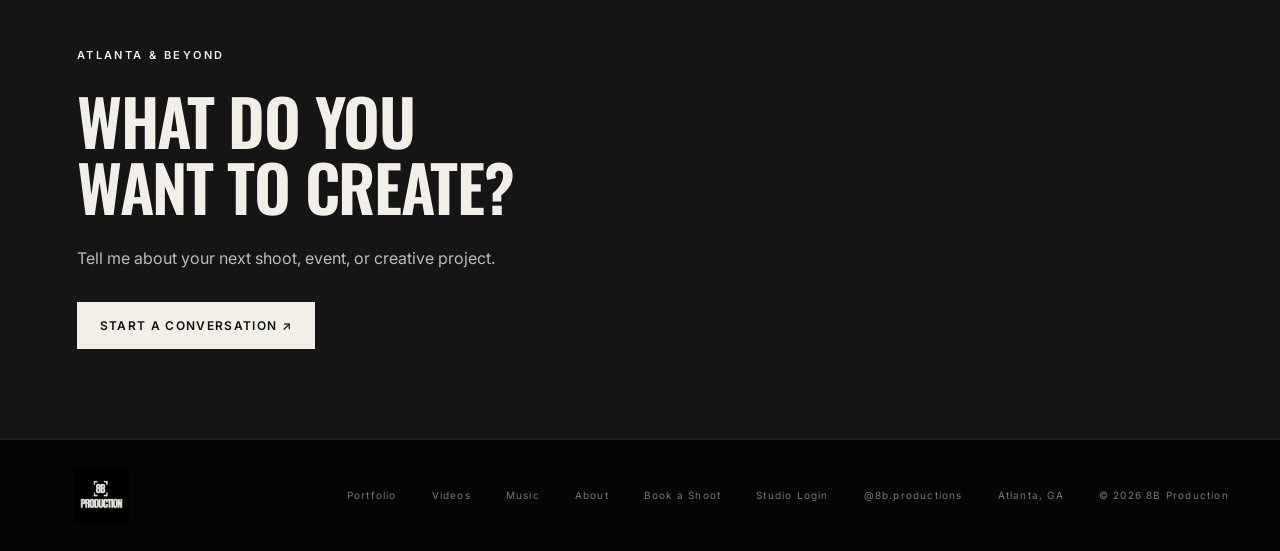
==== commit 36b339a0: "Add Studio Login to the site footer" ====
--- a/about.html
+++ b/about.html
@@ -49,7 +49,7 @@
   </main>
   <footer>
     <a class="brand footer-brand" href="index.html" aria-label="8B Production home"><img src="assets/images/8b-logo.jpg" alt="8B Production logo" width="100" height="55"></a>
-    <div class="footer-meta"><a href="portfolio.html">Portfolio</a><a href="videos.html">Videos</a><a href="music.html">Music</a><a href="about.html">About</a><a href="contact.html">Book a Shoot</a><a href="https://www.instagram.com/8b.productions/" target="_blank" rel="noopener">@8b.productions</a><span>Atlanta, GA</span><span>© <span id="year"></span> 8B Production</span></div>
+    <div class="footer-meta"><a href="portfolio.html">Portfolio</a><a href="videos.html">Videos</a><a href="music.html">Music</a><a href="about.html">About</a><a href="contact.html">Book a Shoot</a><a href="https://eightb-client-delivery.info-c79e.chatgpt.site/admin">Studio Login</a><a href="https://www.instagram.com/8b.productions/" target="_blank" rel="noopener">@8b.productions</a><span>Atlanta, GA</span><span>© <span id="year"></span> 8B Production</span></div>
   </footer>
   <script src="assets/js/main.js?v=menus-3"></script>
 </body>
--- a/assets/css/pages.css
+++ b/assets/css/pages.css
@@ -57,3 +57,15 @@
   line-height: 1.7;
 }
 #music-videos, #artists { scroll-margin-top: 90px; }
+
+/* Use the artwork's light areas as the homepage header mark. */
+@supports (mask-mode: luminance) {
+  .home-refreshed .site-header .brand img { display: none; }
+  .home-refreshed .site-header .brand::after {
+    content: "";
+    display: block;
+    height: 100%;
+    background-color: #f1efe7;
+    mask: url("../images/8b-logo.jpg") center / contain no-repeat luminance;
+  }
+}
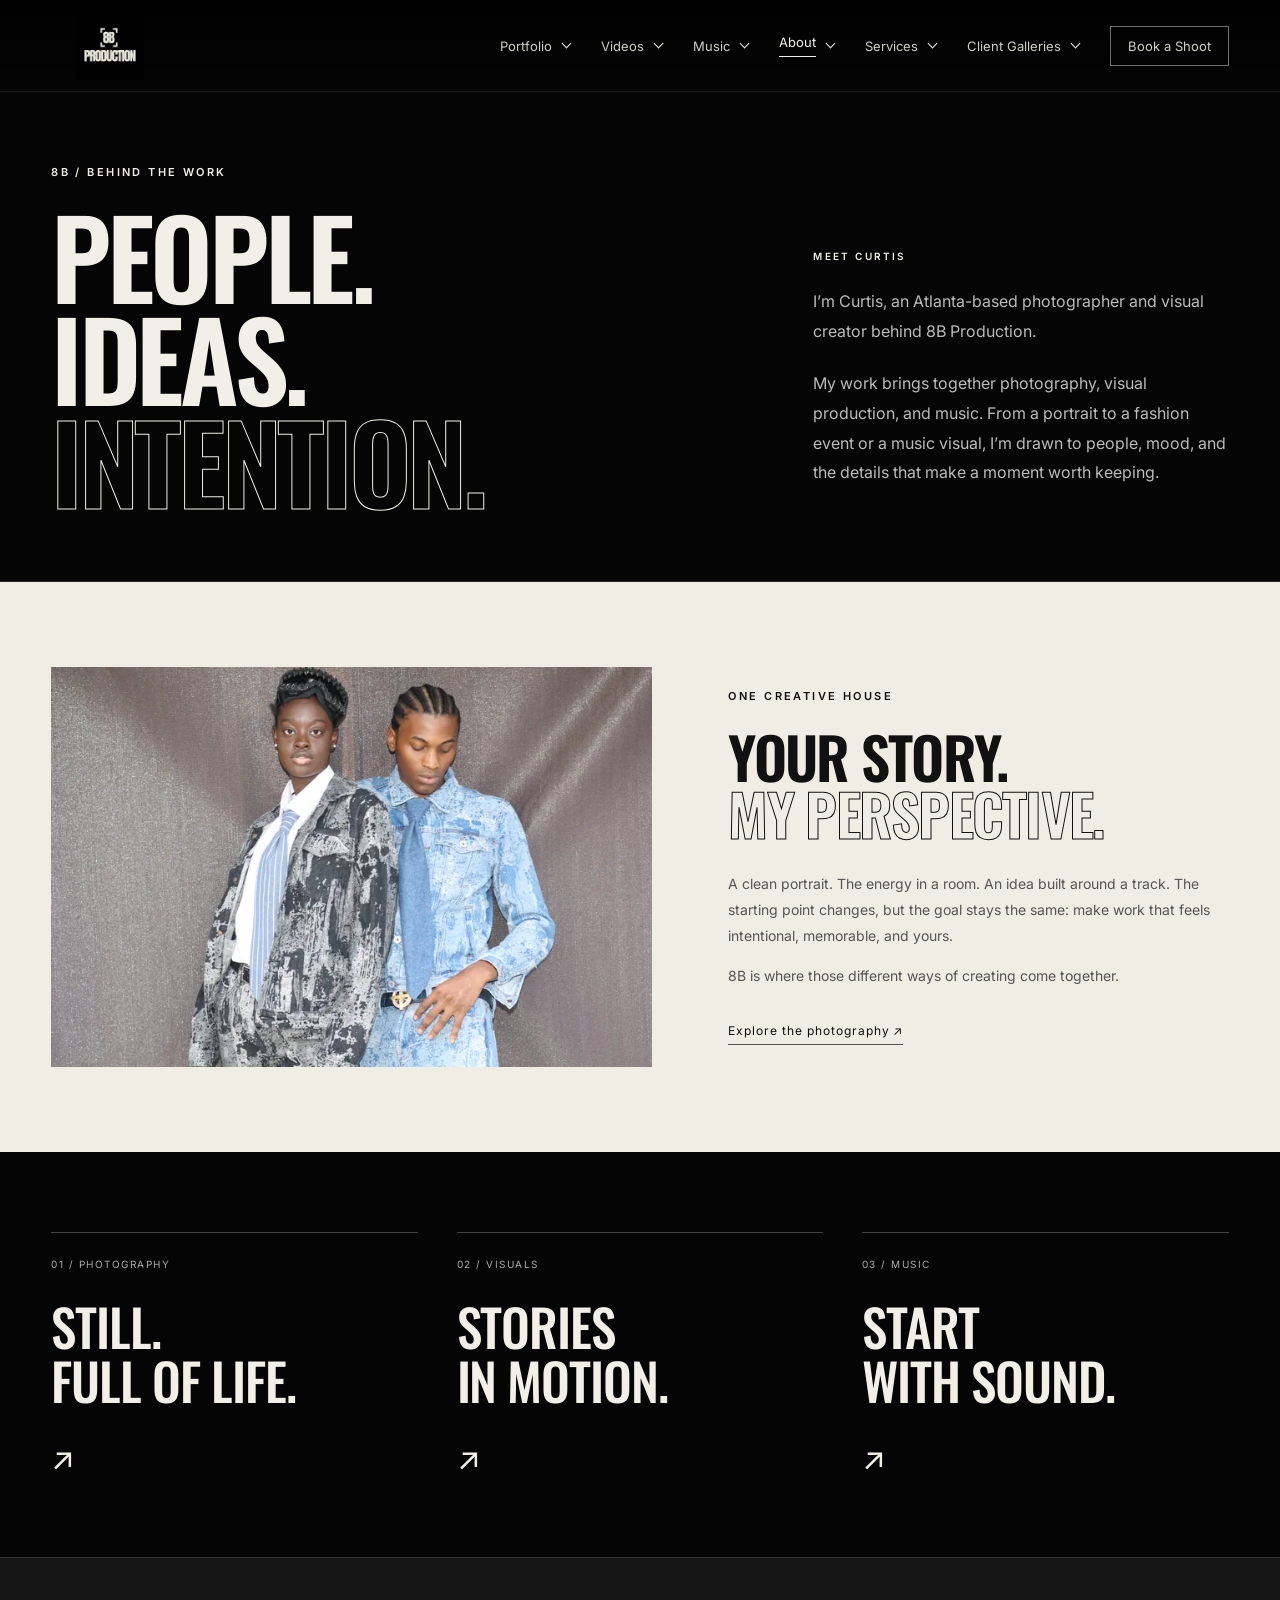
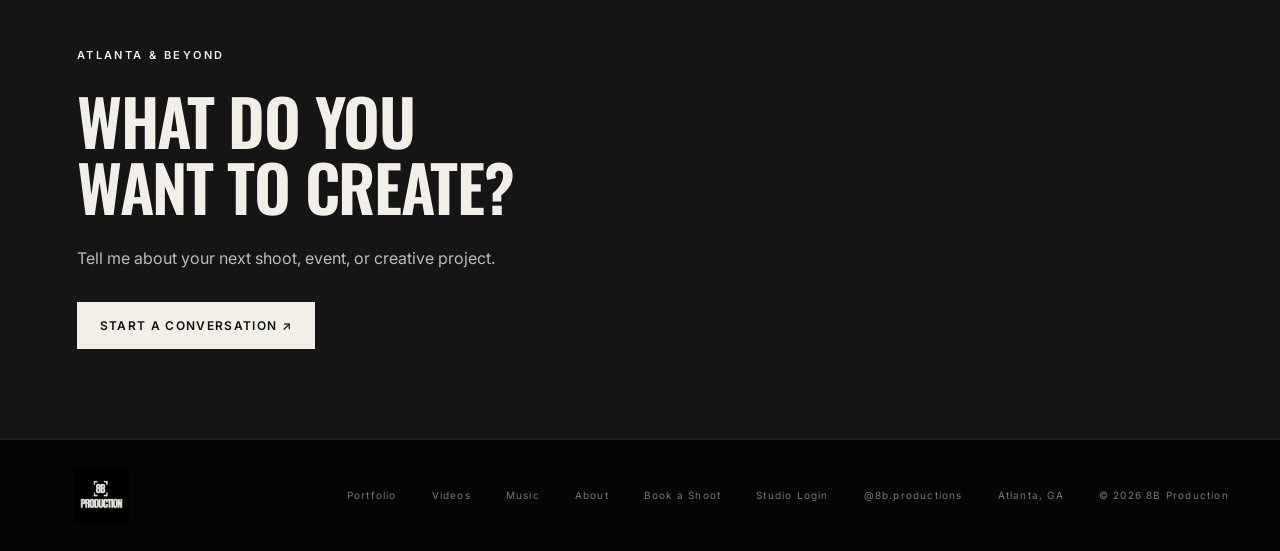
==== commit 505df102: "Refresh 8B website and portfolio photography" ====
--- a/about.html
+++ b/about.html
@@ -40,7 +40,7 @@
       <div class="screen-intro-line"><h1>PEOPLE.<br>IDEAS.<br><span>INTENTION.</span></h1><div class="about-opening"><p class="eyebrow">MEET CURTIS</p><p>I’m Curtis, an Atlanta-based photographer and visual creator behind 8B Production.</p><p>My work brings together photography, visual production, and music. From a portrait to a fashion event or a music visual, I’m drawn to people, mood, and the details that make a moment worth keeping.</p></div></div>
     </section>
     <section class="about-story nav-destination" id="our-story" tabindex="-1" aria-labelledby="story-title">
-      <div class="about-story-photo"><img src="assets/images/selected/8b-4980-1600.webp" alt="A fashion presentation photographed by 8B Production" width="1600" height="1067" loading="lazy" decoding="async"></div>
+      <div class="about-story-photo"><img src="assets/images/stock/about-story-1600.webp" srcset="assets/images/stock/about-story-720.webp 720w, assets/images/stock/about-story-1600.webp 1600w" sizes="(max-width: 1000px) 90vw, 52vw" alt="Two models in patterned denim and dark suiting pose in the studio" width="1600" height="1067" loading="lazy" decoding="async"></div>
       <div class="about-story-copy"><p class="eyebrow">ONE CREATIVE HOUSE</p><h2 id="story-title">YOUR STORY.<br><span>MY PERSPECTIVE.</span></h2><p>A clean portrait. The energy in a room. An idea built around a track. The starting point changes, but the goal stays the same: make work that feels intentional, memorable, and yours.</p><p>8B is where those different ways of creating come together.</p><a class="text-link" href="portfolio.html">Explore the photography ↗</a></div>
     </section>
     <section class="creative-directions nav-destination" id="explore-8b" tabindex="-1" aria-label="Explore 8B Production"><a href="portfolio.html"><span>01 / PHOTOGRAPHY</span><h2>STILL.<br>FULL OF LIFE.</h2><span aria-hidden="true">↗</span></a><a href="videos.html"><span>02 / VISUALS</span><h2>STORIES<br>IN MOTION.</h2><span aria-hidden="true">↗</span></a><a href="music.html"><span>03 / MUSIC</span><h2>START<br>WITH SOUND.</h2><span aria-hidden="true">↗</span></a></section>
--- a/assets/css/style.css
+++ b/assets/css/style.css
@@ -63,7 +63,7 @@
 @media(min-width:1041px) and (max-width:1200px){.nav{font-size:12px;gap:16px}}
 
 /* Selected photography: preserve each photograph's framing. */
-.home-refreshed .hero-media{background-image:url('../images/selected/8b-hero.webp');background-position:58% 30%}
+.home-refreshed .hero-media{background-image:url('../images/stock/home-hero.webp');background-position:62% 39%}
 .home-refreshed .feature-image{min-height:0;aspect-ratio:4/5;overflow:hidden}
 .home-refreshed .feature-image img{object-position:center 18%}
 .gallery-card:focus-visible{outline-offset:-6px}
@@ -80,7 +80,7 @@
 .lightbox-prev:hover,.lightbox-next:hover{border-color:#f1efe7}
 .lightbox .lightbox-caption{margin:14px 0 0;line-height:1.6;color:#bbb}
 @media(max-width:1000px){.portfolio-grid{column-count:2}}
-@media(max-width:800px){.home-refreshed .hero-media{background-image:url('../images/selected/8b-6098-1600.webp');background-position:center 24%}.home-refreshed .hero-overlay{background:linear-gradient(to top,rgba(0,0,0,.94),rgba(0,0,0,.5) 45%,rgba(0,0,0,.1) 78%)}.home-refreshed .feature-image{aspect-ratio:2/3;max-height:none}}
+@media(max-width:800px){.home-refreshed .hero-media{background-image:url('../images/stock/home-hero-mobile.webp');background-position:center 24%}.home-refreshed .hero-overlay{background:linear-gradient(to top,rgba(0,0,0,.94),rgba(0,0,0,.5) 45%,rgba(0,0,0,.1) 78%)}.home-refreshed .feature-image{aspect-ratio:2/3;max-height:none}}
 @media(max-width:600px){.portfolio-grid{column-count:1}.lightbox{padding:10px}.lightbox-stage{grid-template-columns:36px minmax(0,1fr) 36px;gap:5px}.lightbox-stage img{height:65svh}.lightbox-prev,.lightbox-next{font-size:18px;min-height:44px}}
 
 /* Shared dropdowns in the main navigation. */
